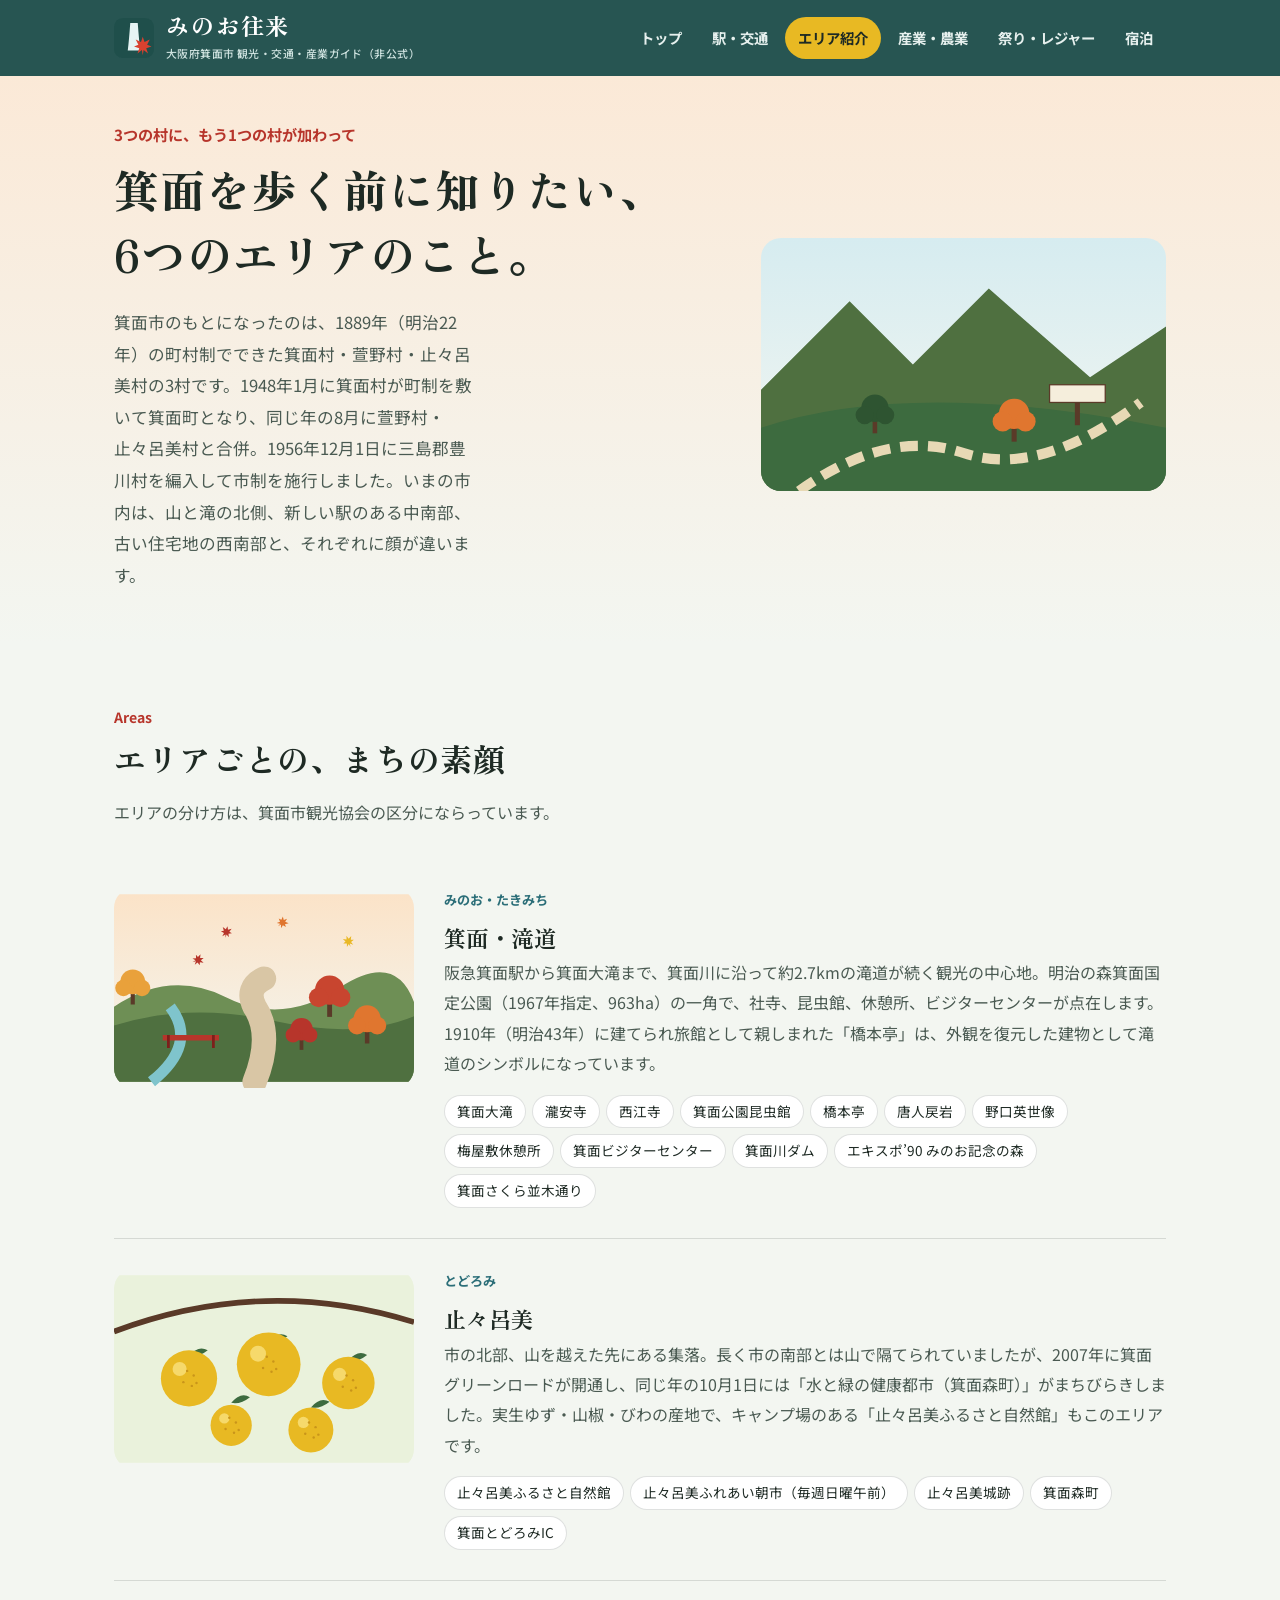
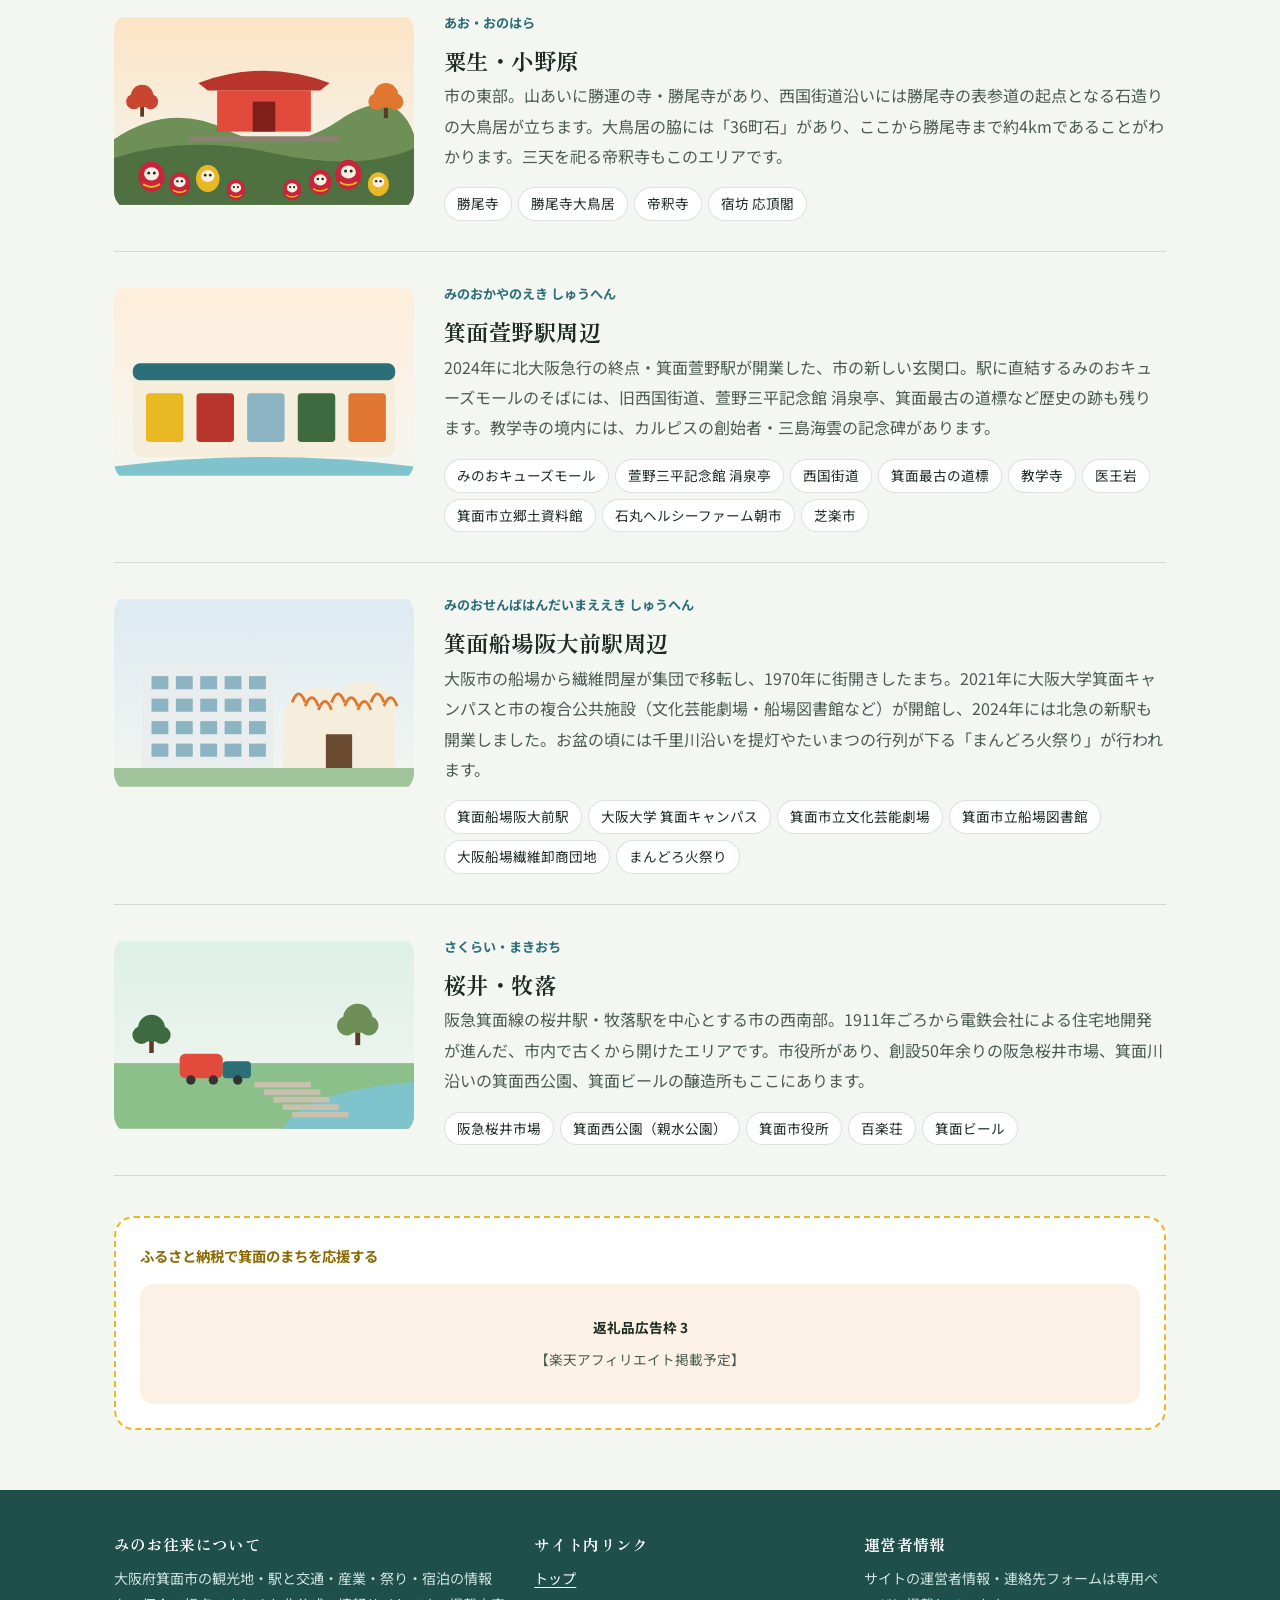
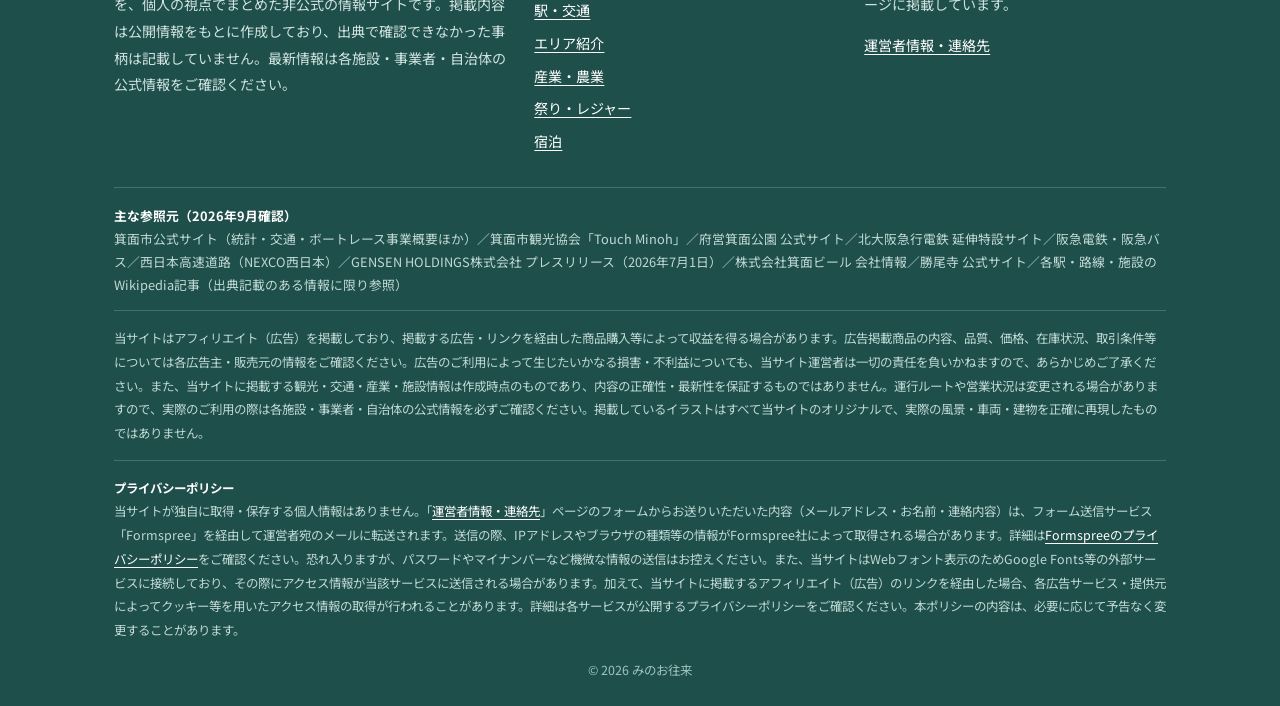
==== areas.html @ 4686343c "Add files via upload" ====
<!DOCTYPE html>
<html lang="ja">
<head>
<meta charset="UTF-8">
<meta name="viewport" content="width=device-width, initial-scale=1.0">
<meta name="robots" content="index, follow">
<link rel="canonical" href="https://leben-k.github.io/minoh/areas.html">
<title>エリア紹介｜みのお往来 - 大阪府箕面市 観光情報サイト</title>
<meta name="description" content="箕面市の6つのエリア（箕面・滝道、止々呂美、粟生・小野原、箕面萱野駅周辺、箕面船場阪大前駅周辺、桜井・牧落）の見どころと成り立ちをご紹介します。">
<link rel="icon" type="image/svg+xml" href="favicon.svg">
<link rel="stylesheet" href="style.css">
</head>
<body>

<header class="site-header">
  <div class="wrap">
    <a class="brand" href="index.html">
      <img src="favicon.svg" alt="" width="40" height="40">
      <span><span class="brand-name">みのお往来</span><span class="brand-sub">大阪府箕面市 観光・交通・産業ガイド（非公式）</span></span>
    </a>
    <nav class="main-nav" aria-label="サイト内メニュー">
      <a href="index.html">トップ</a>
      <a href="kotsu.html">駅・交通</a>
      <a href="areas.html" class="active" aria-current="page">エリア紹介</a>
      <a href="sangyo.html">産業・農業</a>
      <a href="matsuri.html">祭り・レジャー</a>
      <a href="shukuhaku.html">宿泊</a>
    </nav>
  </div>
</header>

<section class="hero slim">
  <div class="wrap">
    <div class="hero-copy">
      <span class="eyebrow">3つの村に、もう1つの村が加わって</span>
      <h1><span class="nb">箕面を歩く前に</span><span class="nb">知りたい、</span><br><span class="nb">6つのエリアのこと。</span></h1>
      <p>箕面市のもとになったのは、1889年（明治22年）の町村制でできた箕面村・萱野村・止々呂美村の3村です。1948年1月に箕面村が町制を敷いて箕面町となり、同じ年の8月に萱野村・止々呂美村と合併。1956年12月1日に三島郡豊川村を編入して市制を施行しました。いまの市内は、山と滝の北側、新しい駅のある中南部、古い住宅地の西南部と、それぞれに顔が違います。</p>
    </div>
    <div class="hero-art"><img src="img/visitor.svg" alt="山並みと遊歩道のイラスト" width="320" height="200"></div>
  </div>
</section>

<section class="section">
  <div class="wrap">
    <div class="section-head">
      <span class="tag">Areas</span>
      <h2>エリアごとの、まちの素顔</h2>
      <p>エリアの分け方は、箕面市観光協会の区分にならっています。</p>
    </div>
    <div class="area-block">
      <img src="img/takimichi.svg" alt="箕面・滝道エリアのイラスト" loading="lazy" width="320" height="200">
      <div>
        <span class="kana">みのお・たきみち</span>
        <h3>箕面・滝道</h3>
        <p>阪急箕面駅から箕面大滝まで、箕面川に沿って約2.7kmの滝道が続く観光の中心地。明治の森箕面国定公園（1967年指定、963ha）の一角で、社寺、昆虫館、休憩所、ビジターセンターが点在します。1910年（明治43年）に建てられ旅館として親しまれた「橋本亭」は、外観を復元した建物として滝道のシンボルになっています。</p>
        <ul class="spots" aria-label="箕面・滝道の主な見どころ"><li>箕面大滝</li><li>瀧安寺</li><li>西江寺</li><li>箕面公園昆虫館</li><li>橋本亭</li><li>唐人戻岩</li><li>野口英世像</li><li>梅屋敷休憩所</li><li>箕面ビジターセンター</li><li>箕面川ダム</li><li>エキスポ’90 みのお記念の森</li><li>箕面さくら並木通り</li></ul>
      </div>
    </div>
    <div class="area-block">
      <img src="img/yuzu.svg" alt="止々呂美エリアのイラスト" loading="lazy" width="320" height="200">
      <div>
        <span class="kana">とどろみ</span>
        <h3>止々呂美</h3>
        <p>市の北部、山を越えた先にある集落。長く市の南部とは山で隔てられていましたが、2007年に箕面グリーンロードが開通し、同じ年の10月1日には「水と緑の健康都市（箕面森町）」がまちびらきしました。実生ゆず・山椒・びわの産地で、キャンプ場のある「止々呂美ふるさと自然館」もこのエリアです。</p>
        <ul class="spots" aria-label="止々呂美の主な見どころ"><li>止々呂美ふるさと自然館</li><li>止々呂美ふれあい朝市（毎週日曜午前）</li><li>止々呂美城跡</li><li>箕面森町</li><li>箕面とどろみIC</li></ul>
      </div>
    </div>
    <div class="area-block">
      <img src="img/katsuoji.svg" alt="粟生・小野原エリアのイラスト" loading="lazy" width="320" height="200">
      <div>
        <span class="kana">あお・おのはら</span>
        <h3>粟生・小野原</h3>
        <p>市の東部。山あいに勝運の寺・勝尾寺があり、西国街道沿いには勝尾寺の表参道の起点となる石造りの大鳥居が立ちます。大鳥居の脇には「36町石」があり、ここから勝尾寺まで約4kmであることがわかります。三天を祀る帝釈寺もこのエリアです。</p>
        <ul class="spots" aria-label="粟生・小野原の主な見どころ"><li>勝尾寺</li><li>勝尾寺大鳥居</li><li>帝釈寺</li><li>宿坊 応頂閣</li></ul>
      </div>
    </div>
    <div class="area-block">
      <img src="img/mall.svg" alt="箕面萱野駅周辺エリアのイラスト" loading="lazy" width="320" height="200">
      <div>
        <span class="kana">みのおかやのえき しゅうへん</span>
        <h3>箕面萱野駅周辺</h3>
        <p>2024年に北大阪急行の終点・箕面萱野駅が開業した、市の新しい玄関口。駅に直結するみのおキューズモールのそばには、旧西国街道、萱野三平記念館 涓泉亭、箕面最古の道標など歴史の跡も残ります。教学寺の境内には、カルピスの創始者・三島海雲の記念碑があります。</p>
        <ul class="spots" aria-label="箕面萱野駅周辺の主な見どころ"><li>みのおキューズモール</li><li>萱野三平記念館 涓泉亭</li><li>西国街道</li><li>箕面最古の道標</li><li>教学寺</li><li>医王岩</li><li>箕面市立郷土資料館</li><li>石丸ヘルシーファーム朝市</li><li>芝楽市</li></ul>
      </div>
    </div>
    <div class="area-block">
      <img src="img/campus.svg" alt="箕面船場阪大前駅周辺エリアのイラスト" loading="lazy" width="320" height="200">
      <div>
        <span class="kana">みのおせんばはんだいまええき しゅうへん</span>
        <h3>箕面船場阪大前駅周辺</h3>
        <p>大阪市の船場から繊維問屋が集団で移転し、1970年に街開きしたまち。2021年に大阪大学箕面キャンパスと市の複合公共施設（文化芸能劇場・船場図書館など）が開館し、2024年には北急の新駅も開業しました。お盆の頃には千里川沿いを提灯やたいまつの行列が下る「まんどろ火祭り」が行われます。</p>
        <ul class="spots" aria-label="箕面船場阪大前駅周辺の主な見どころ"><li>箕面船場阪大前駅</li><li>大阪大学 箕面キャンパス</li><li>箕面市立文化芸能劇場</li><li>箕面市立船場図書館</li><li>大阪船場繊維卸商団地</li><li>まんどろ火祭り</li></ul>
      </div>
    </div>
    <div class="area-block">
      <img src="img/park.svg" alt="桜井・牧落エリアのイラスト" loading="lazy" width="320" height="200">
      <div>
        <span class="kana">さくらい・まきおち</span>
        <h3>桜井・牧落</h3>
        <p>阪急箕面線の桜井駅・牧落駅を中心とする市の西南部。1911年ごろから電鉄会社による住宅地開発が進んだ、市内で古くから開けたエリアです。市役所があり、創設50年余りの阪急桜井市場、箕面川沿いの箕面西公園、箕面ビールの醸造所もここにあります。</p>
        <ul class="spots" aria-label="桜井・牧落の主な見どころ"><li>阪急桜井市場</li><li>箕面西公園（親水公園）</li><li>箕面市役所</li><li>百楽荘</li><li>箕面ビール</li></ul>
      </div>
    </div>
    <!-- ふるさと納税広告枠 -->
    <div class="furusato-block">
      <span class="furusato-label">ふるさと納税で箕面のまちを応援する</span>
      <div class="furusato-grid">
        <!-- ふるさと納税アフィリエイト広告3 ここに挿入 -->
        <div class="furusato-slot"><span class="slot-title">返礼品広告枠 3</span><span>【楽天アフィリエイト掲載予定】</span></div>
      </div>
    </div>
  </div>
</section>

<footer class="site-footer">
  <div class="wrap">
    <div class="footer-grid">
      <div>
        <h4>みのお往来について</h4>
        <p>大阪府箕面市の観光地・駅と交通・産業・祭り・宿泊の情報を、個人の視点でまとめた非公式の情報サイトです。掲載内容は公開情報をもとに作成しており、出典で確認できなかった事柄は記載していません。最新情報は各施設・事業者・自治体の公式情報をご確認ください。</p>
      </div>
      <div>
        <h4>サイト内リンク</h4>
        <ul>
          <li><a href="index.html">トップ</a></li>
          <li><a href="kotsu.html">駅・交通</a></li>
          <li><a href="areas.html">エリア紹介</a></li>
          <li><a href="sangyo.html">産業・農業</a></li>
          <li><a href="matsuri.html">祭り・レジャー</a></li>
          <li><a href="shukuhaku.html">宿泊</a></li>
        </ul>
      </div>
      <div>
        <h4>運営者情報</h4>
        <p>サイトの運営者情報・連絡先フォームは専用ページに掲載しています。</p>
        <ul><li><a href="unei.html">運営者情報・連絡先</a></li></ul>
      </div>
    </div>
    <div class="sources"><strong>主な参照元（2026年9月確認）</strong><br>箕面市公式サイト（統計・交通・ボートレース事業概要ほか）／箕面市観光協会「Touch Minoh」／府営箕面公園 公式サイト／北大阪急行電鉄 延伸特設サイト／阪急電鉄・阪急バス／西日本高速道路（NEXCO西日本）／GENSEN HOLDINGS株式会社 プレスリリース（2026年7月1日）／株式会社箕面ビール 会社情報／勝尾寺 公式サイト／各駅・路線・施設のWikipedia記事（出典記載のある情報に限り参照）</div>
    <div class="disclaimer">
      当サイトはアフィリエイト（広告）を掲載しており、掲載する広告・リンクを経由した商品購入等によって収益を得る場合があります。広告掲載商品の内容、品質、価格、在庫状況、取引条件等については各広告主・販売元の情報をご確認ください。広告のご利用によって生じたいかなる損害・不利益についても、当サイト運営者は一切の責任を負いかねますので、あらかじめご了承ください。また、当サイトに掲載する観光・交通・産業・施設情報は作成時点のものであり、内容の正確性・最新性を保証するものではありません。運行ルートや営業状況は変更される場合がありますので、実際のご利用の際は各施設・事業者・自治体の公式情報を必ずご確認ください。掲載しているイラストはすべて当サイトのオリジナルで、実際の風景・車両・建物を正確に再現したものではありません。
    </div>
    <div class="disclaimer" style="margin-top:14px;">
      <strong style="color:#fff;">プライバシーポリシー</strong><br>
      当サイトが独自に取得・保存する個人情報はありません。「<a href="unei.html">運営者情報・連絡先</a>」ページのフォームからお送りいただいた内容（メールアドレス・お名前・連絡内容）は、フォーム送信サービス「Formspree」を経由して運営者宛のメールに転送されます。送信の際、IPアドレスやブラウザの種類等の情報がFormspree社によって取得される場合があります。詳細は<a href="https://formspree.io/legal/privacy-policy/" target="_blank" rel="noopener noreferrer">Formspreeのプライバシーポリシー</a>をご確認ください。恐れ入りますが、パスワードやマイナンバーなど機微な情報の送信はお控えください。また、当サイトはWebフォント表示のためGoogle Fonts等の外部サービスに接続しており、その際にアクセス情報が当該サービスに送信される場合があります。加えて、当サイトに掲載するアフィリエイト（広告）のリンクを経由した場合、各広告サービス・提供元によってクッキー等を用いたアクセス情報の取得が行われることがあります。詳細は各サービスが公開するプライバシーポリシーをご確認ください。本ポリシーの内容は、必要に応じて予告なく変更することがあります。
    </div>
    <div class="copyright"><span id="copyright-text">© 2026 みのお往来</span></div>
  </div>
</footer>

<script>
(function(){
  var startYear = 2026;
  var currentYear = new Date().getFullYear();
  var yearText = currentYear > startYear ? (startYear + '-' + currentYear) : String(startYear);
  var el = document.getElementById('copyright-text');
  if (el) { el.textContent = '\u00A9 ' + yearText + ' みのお往来'; }
})();
</script>
</body>
</html>
---- style.css ----
@import url('https://fonts.googleapis.com/css2?family=Zen+Old+Mincho:wght@600;700;900&family=Noto+Sans+JP:wght@400;500;700&display=swap');

/* みのお往来 — 色は「紅葉・滝・森・柚子」から */
:root{
  --paper:#F3F6F1;
  --paper-warm:#FBF1E4;
  --paper-mist:#E6F0EE;
  --paper-leaf:#EAF2E2;
  --ink:#1E2A24;
  --ink-sub:#4A5A52;
  --momiji:#B7352B;
  --momiji-deep:#7E1F1B;
  --taki:#1F4F4B;
  --taki-light:#2B6E78;
  --mori:#3D6B3F;
  --yuzu:#E8B923;
  --line:rgba(30,42,36,0.14);
  --radius-l:20px;
  --radius-s:10px;
}

*{box-sizing:border-box;}
html{scroll-behavior:smooth;}
@media (prefers-reduced-motion:reduce){html{scroll-behavior:auto;}}

body{
  margin:0;
  background:var(--paper);
  color:var(--ink);
  font-family:'Noto Sans JP',sans-serif;
  line-height:1.9;
  -webkit-font-smoothing:antialiased;
}
h1,h2,h3,h4{
  font-family:'Zen Old Mincho',serif;
  margin:0 0 .5em;
  line-height:1.45;
  color:var(--ink);
  letter-spacing:.02em;
}
p{margin:0 0 1em;}
a{color:var(--taki-light);text-decoration:underline;text-underline-offset:3px;}
a:hover{color:var(--momiji);}
a:focus-visible,.btn:focus-visible{outline:3px solid var(--yuzu);outline-offset:3px;border-radius:6px;}
img,svg{max-width:100%;display:block;}

.wrap{max-width:1100px;margin:0 auto;padding:0 24px;}

/* ---------- header ---------- */
.site-header{
  position:sticky;top:0;z-index:50;
  background:rgba(31,79,75,.96);
  color:#fff;
}
.site-header .wrap{
  display:flex;align-items:center;justify-content:space-between;
  padding-top:12px;padding-bottom:12px;flex-wrap:wrap;gap:10px;
}
.brand{display:flex;align-items:center;gap:12px;color:#fff;text-decoration:none;}
.brand:hover{color:#fff;}
.brand img{width:40px;height:40px;}
.brand-name{font-family:'Zen Old Mincho',serif;font-weight:900;font-size:1.45rem;letter-spacing:.08em;line-height:1.2;}
.brand-sub{display:block;font-family:'Noto Sans JP',sans-serif;font-weight:500;font-size:.68rem;letter-spacing:.04em;color:#CFE3E0;}
.main-nav{display:flex;gap:4px;flex-wrap:wrap;}
.main-nav a{
  display:inline-block;padding:7px 13px;border-radius:999px;
  font-weight:700;font-size:.9rem;color:#E6F0EE;text-decoration:none;
}
.main-nav a:hover{background:rgba(255,255,255,.12);color:#fff;}
.main-nav a.active{background:var(--yuzu);color:var(--ink);}

/* ---------- hero ---------- */
.hero{padding:56px 0 48px;background:linear-gradient(180deg,#FBE9D7 0%,var(--paper) 100%);}
.hero .wrap{display:grid;grid-template-columns:1fr 1.05fr;gap:40px;align-items:center;}
.hero-copy .eyebrow{display:block;color:var(--momiji);font-weight:700;font-size:.95rem;margin-bottom:8px;}
.hero-copy h1{font-size:clamp(1.65rem,4vw,2.8rem);font-weight:900;margin-bottom:.45em;text-wrap:balance;}
.nb{white-space:nowrap;}
.hero-copy p{color:var(--ink-sub);font-size:1.04rem;max-width:40ch;}
.hero-art img{width:100%;height:auto;border-radius:28px;}
.hero.slim{padding:44px 0 36px;}
.hero.slim .wrap{grid-template-columns:1.2fr .8fr;}
.hero.slim .hero-art img{border-radius:var(--radius-l);}

.btn{
  display:inline-block;padding:12px 26px;border-radius:999px;
  background:var(--momiji);color:#fff;font-weight:700;font-size:.96rem;
  margin:8px 8px 0 0;text-decoration:none;border:2px solid var(--momiji);
}
.btn:hover{background:var(--momiji-deep);border-color:var(--momiji-deep);color:#fff;}
.btn-outline{background:transparent;color:var(--momiji-deep);}
.btn-outline:hover{background:var(--momiji);color:#fff;}

/* ---------- facts strip ---------- */
.facts{background:var(--taki);color:#fff;}
.facts .wrap{display:grid;grid-template-columns:repeat(auto-fit,minmax(170px,1fr));gap:0;}
.fact{padding:22px 18px;border-left:1px solid rgba(255,255,255,.18);}
.fact:first-child{border-left:none;}
.fact dt{font-size:.8rem;color:#BFD8D4;}
.fact dd{margin:2px 0 0;font-family:'Zen Old Mincho',serif;font-weight:700;font-size:1.3rem;line-height:1.4;}
.fact dd small{font-family:'Noto Sans JP',sans-serif;font-size:.72rem;font-weight:400;color:#BFD8D4;display:block;}

/* ---------- sections ---------- */
.section{padding:60px 0;}
.section.bg-warm{background:var(--paper-warm);}
.section.bg-mist{background:var(--paper-mist);}
.section.bg-leaf{background:var(--paper-leaf);}
.section-head{max-width:680px;margin:0 0 30px;}
.section-head .tag{display:block;color:var(--momiji);font-weight:700;font-size:.88rem;margin-bottom:4px;}
.section-head h2{font-size:clamp(1.35rem,3vw,2rem);font-weight:900;text-wrap:balance;}
.section-head p{color:var(--ink-sub);margin-bottom:0;}

/* ---------- picture cards ---------- */
.grid{display:grid;grid-template-columns:repeat(auto-fill,minmax(250px,1fr));gap:24px;}
.pcard{background:#fff;border-radius:var(--radius-l);overflow:hidden;border:1px solid var(--line);display:flex;flex-direction:column;}
.pcard img{width:100%;aspect-ratio:16/10;object-fit:cover;}
.pcard .body{padding:18px 20px 20px;display:flex;flex-direction:column;gap:6px;}
.pcard .place{font-size:.78rem;font-weight:700;color:var(--taki-light);}
.pcard h3{font-size:1.12rem;margin:0;}
.pcard p{color:var(--ink-sub);font-size:.92rem;margin:0;}
.pcard .note{font-size:.8rem;color:var(--momiji-deep);background:#FBEDEA;border-radius:6px;padding:4px 10px;margin-top:4px;}

/* ---------- station cards ---------- */
.station{
  display:grid;grid-template-columns:260px 1fr;gap:28px;
  background:#fff;border:1px solid var(--line);border-radius:var(--radius-l);
  padding:24px;margin-bottom:24px;
}
.station img{border-radius:14px;width:100%;}
.station .line-badge{display:inline-block;font-size:.8rem;font-weight:700;padding:3px 12px;border-radius:999px;color:#fff;margin-right:6px;}
.badge-hankyu{background:#6B1F2A;}
.badge-kitakyu{background:#C8243B;}
.badge-mono{background:var(--taki-light);}
.badge-jr{background:#2E6FB5;}
.station h3{font-size:1.5rem;margin:8px 0 2px;}
.station .yomi{font-size:.85rem;color:var(--ink-sub);margin-bottom:12px;}
.spec{width:100%;border-collapse:collapse;font-size:.9rem;margin-bottom:12px;}
.spec th{width:8.5em;text-align:left;font-weight:500;color:var(--ink-sub);padding:7px 10px 7px 0;border-bottom:1px solid var(--line);vertical-align:top;}
.spec td{padding:7px 0;border-bottom:1px solid var(--line);}
.station p{font-size:.93rem;color:var(--ink-sub);}
.around{display:flex;flex-wrap:wrap;gap:6px;margin:6px 0 0;padding:0;list-style:none;}
.around li{font-size:.82rem;background:var(--paper-mist);border-radius:999px;padding:3px 12px;}

/* ---------- route map ---------- */
.routemap{background:#fff;border:1px solid var(--line);border-radius:var(--radius-l);padding:18px;overflow-x:auto;}
.routemap svg{min-width:720px;width:100%;height:auto;}
.map-note{font-size:.82rem;color:var(--ink-sub);margin-top:10px;}

/* ---------- info list ---------- */
.info-list{display:grid;grid-template-columns:repeat(auto-fit,minmax(300px,1fr));gap:20px;}
.info{background:#fff;border-radius:var(--radius-s);border-left:6px solid var(--taki-light);padding:18px 20px;}
.info.red{border-left-color:var(--momiji);}
.info.yuzu{border-left-color:var(--yuzu);}
.info.mori{border-left-color:var(--mori);}
.info h3{font-size:1.08rem;margin-bottom:6px;}
.info p,.info li{font-size:.92rem;color:var(--ink-sub);}
.info ul{margin:0;padding-left:1.2em;}
.info p:last-child{margin-bottom:0;}

/* ---------- area blocks ---------- */
.area-block{display:grid;grid-template-columns:300px 1fr;gap:30px;padding:30px 0;border-bottom:1px solid var(--line);}
.area-block:last-child{border-bottom:none;}
.area-block img{border-radius:var(--radius-l);width:100%;}
.area-block h3{font-size:1.4rem;margin-bottom:4px;}
.area-block .kana{display:block;font-size:.82rem;color:var(--taki-light);font-weight:700;margin-bottom:8px;}
.area-block p{color:var(--ink-sub);}
.spots{display:flex;flex-wrap:wrap;gap:6px;list-style:none;padding:0;margin:0;}
.spots li{font-size:.85rem;background:#fff;border:1px solid var(--line);border-radius:999px;padding:3px 12px;}

/* ---------- timeline ---------- */
.timeline{position:relative;padding-left:28px;border-left:3px solid var(--momiji);}
.t-item{position:relative;padding-bottom:32px;display:grid;grid-template-columns:minmax(0,60ch) 220px;justify-content:space-between;gap:32px;align-items:start;}
.t-item:last-child{padding-bottom:0;}
.t-item::before{content:"";position:absolute;left:-37px;top:6px;width:14px;height:14px;border-radius:50%;background:var(--momiji);border:3px solid var(--paper-warm);}
.t-item .season{font-weight:700;color:var(--momiji);font-size:.9rem;}
.t-item h3{margin:2px 0 4px;}
.t-item .meta{font-size:.82rem;color:var(--ink-sub);margin-bottom:6px;}
.t-item p{color:var(--ink-sub);font-size:.93rem;}
.t-item img{border-radius:14px;}

/* ---------- lodging ---------- */
.lodging{display:grid;grid-template-columns:220px 1fr;gap:24px;padding:22px 0;border-bottom:1px solid var(--line);}
.lodging:last-child{border-bottom:none;}
.lodging img{border-radius:14px;}
.lodging h3{font-size:1.15rem;margin-bottom:4px;}
.lodging p{color:var(--ink-sub);font-size:.93rem;margin-bottom:6px;max-width:68ch;}
.status{display:inline-block;font-size:.78rem;font-weight:700;padding:2px 10px;border-radius:6px;background:#FFF3CF;color:#6E5200;}

/* ---------- page links ---------- */
.pagelinks{display:grid;grid-template-columns:repeat(auto-fit,minmax(200px,1fr));gap:16px;}
.pagelinks a{display:block;background:#fff;border:1px solid var(--line);border-radius:var(--radius-l);overflow:hidden;text-decoration:none;color:var(--ink);}
.pagelinks a:hover{border-color:var(--momiji);}
.pagelinks img{aspect-ratio:16/9;object-fit:cover;width:100%;}
.pagelinks span{display:block;padding:12px 16px;font-family:'Zen Old Mincho',serif;font-weight:700;font-size:1.05rem;}
.pagelinks small{display:block;font-family:'Noto Sans JP',sans-serif;font-weight:400;font-size:.8rem;color:var(--ink-sub);}

/* ---------- 楽天・ふるさと納税 広告枠 ---------- */
.furusato-block{margin-top:40px;padding:24px;background:#fff;border:2px dashed var(--yuzu);border-radius:var(--radius-l);}
.furusato-label{display:block;font-weight:700;color:#8A6A00;font-size:.9rem;margin-bottom:14px;}
.furusato-grid{display:grid;grid-template-columns:repeat(auto-fit,minmax(200px,1fr));gap:16px;}
.furusato-slot{background:var(--paper-warm);border-radius:14px;padding:16px;text-align:center;font-size:.85rem;color:var(--ink-sub);min-height:120px;display:flex;flex-direction:column;justify-content:center;align-items:center;gap:6px;}
.furusato-slot .slot-title{font-weight:700;color:var(--ink);}
.ad-row{display:flex;gap:16px;flex-wrap:wrap;}
.ad-slot{flex:1 1 300px;min-height:110px;border:1px dashed var(--line);border-radius:14px;background:#fff;display:flex;flex-direction:column;align-items:center;justify-content:center;gap:4px;padding:16px;}
.ad-slot .ad-label{font-size:.72rem;color:var(--ink-sub);}
.ad-slot .ad-note{font-size:.8rem;color:var(--ink-sub);}

/* ---------- footer ---------- */
.site-footer{background:var(--taki);color:#E6F0EE;padding:44px 0 24px;}
.site-footer a{color:#fff;}
.footer-grid{display:grid;grid-template-columns:1.3fr 1fr 1fr;gap:28px;margin-bottom:26px;}
.footer-grid h4{color:#fff;font-size:.98rem;margin-bottom:8px;}
.footer-grid p,.footer-grid li{color:#CFE3E0;font-size:.88rem;}
.footer-grid ul{list-style:none;padding:0;margin:0;}
.footer-grid li{margin-bottom:6px;}
.sources{font-size:.8rem;color:#BFD8D4;line-height:1.8;border-top:1px solid rgba(255,255,255,.18);padding-top:16px;margin-bottom:14px;}
.sources strong{color:#fff;}
.disclaimer{border-top:1px solid rgba(255,255,255,.18);padding-top:16px;font-size:.78rem;color:#BFD8D4;line-height:1.9;}
.copyright{margin-top:16px;font-size:.78rem;color:#9FC3BE;text-align:center;}

@media (max-width:820px){
  .hero .wrap,.hero.slim .wrap{grid-template-columns:1fr;}
  .hero-art{order:-1;}
  .station{grid-template-columns:1fr;}
  .station img{max-width:420px;}
  .area-block{grid-template-columns:1fr;}
  .area-block img{max-width:420px;}
  .t-item{grid-template-columns:1fr;}
  .t-item img{max-width:320px;}
  .lodging{grid-template-columns:1fr;}
  .lodging img{max-width:320px;}
  .footer-grid{grid-template-columns:1fr;}
  .fact{border-left:none;border-top:1px solid rgba(255,255,255,.18);}
}

/* ---------- 運営者情報ページ ---------- */
.op-card{max-width:640px;margin:0 auto;background:var(--taki);color:#E6F0EE;border-radius:var(--radius-l);padding:32px 28px;}
.op-card h1{color:#fff;font-size:1.4rem;margin-bottom:16px;}
.op-card a{color:#fff;}
.op-table{width:100%;border-collapse:collapse;font-size:.9rem;margin-bottom:24px;}
.op-table th{text-align:left;color:#BFD8D4;font-weight:500;padding:7px 12px 7px 0;white-space:nowrap;vertical-align:top;border-bottom:1px solid rgba(255,255,255,.15);}
.op-table td{padding:7px 0;color:#fff;border-bottom:1px solid rgba(255,255,255,.15);}
.contact h2{color:#fff;font-size:1.05rem;margin-bottom:10px;}
.contact label{display:block;font-size:.85rem;color:#CFE3E0;margin-bottom:12px;}
.contact input,.contact textarea{display:block;width:100%;margin-top:4px;padding:9px 11px;border-radius:8px;border:1px solid rgba(255,255,255,.3);background:rgba(255,255,255,.08);color:#fff;font-family:inherit;font-size:.9rem;}
.contact input:focus-visible,.contact textarea:focus-visible,.contact button:focus-visible{outline:3px solid var(--yuzu);outline-offset:2px;}
.contact textarea{min-height:110px;resize:vertical;}
.contact button{padding:10px 28px;border-radius:999px;border:none;background:var(--yuzu);color:var(--ink);font-weight:700;font-size:.9rem;cursor:pointer;}
.contact button:hover{background:#F2CC4B;}
.fs-note{display:block;margin-top:12px;font-size:.75rem;line-height:1.7;color:#BFD8D4;}

.bus-notice{margin-top:12px;background:#FFF3CF;border-left:5px solid var(--yuzu);border-radius:8px;padding:12px 16px;font-size:.9rem;color:var(--ink);}
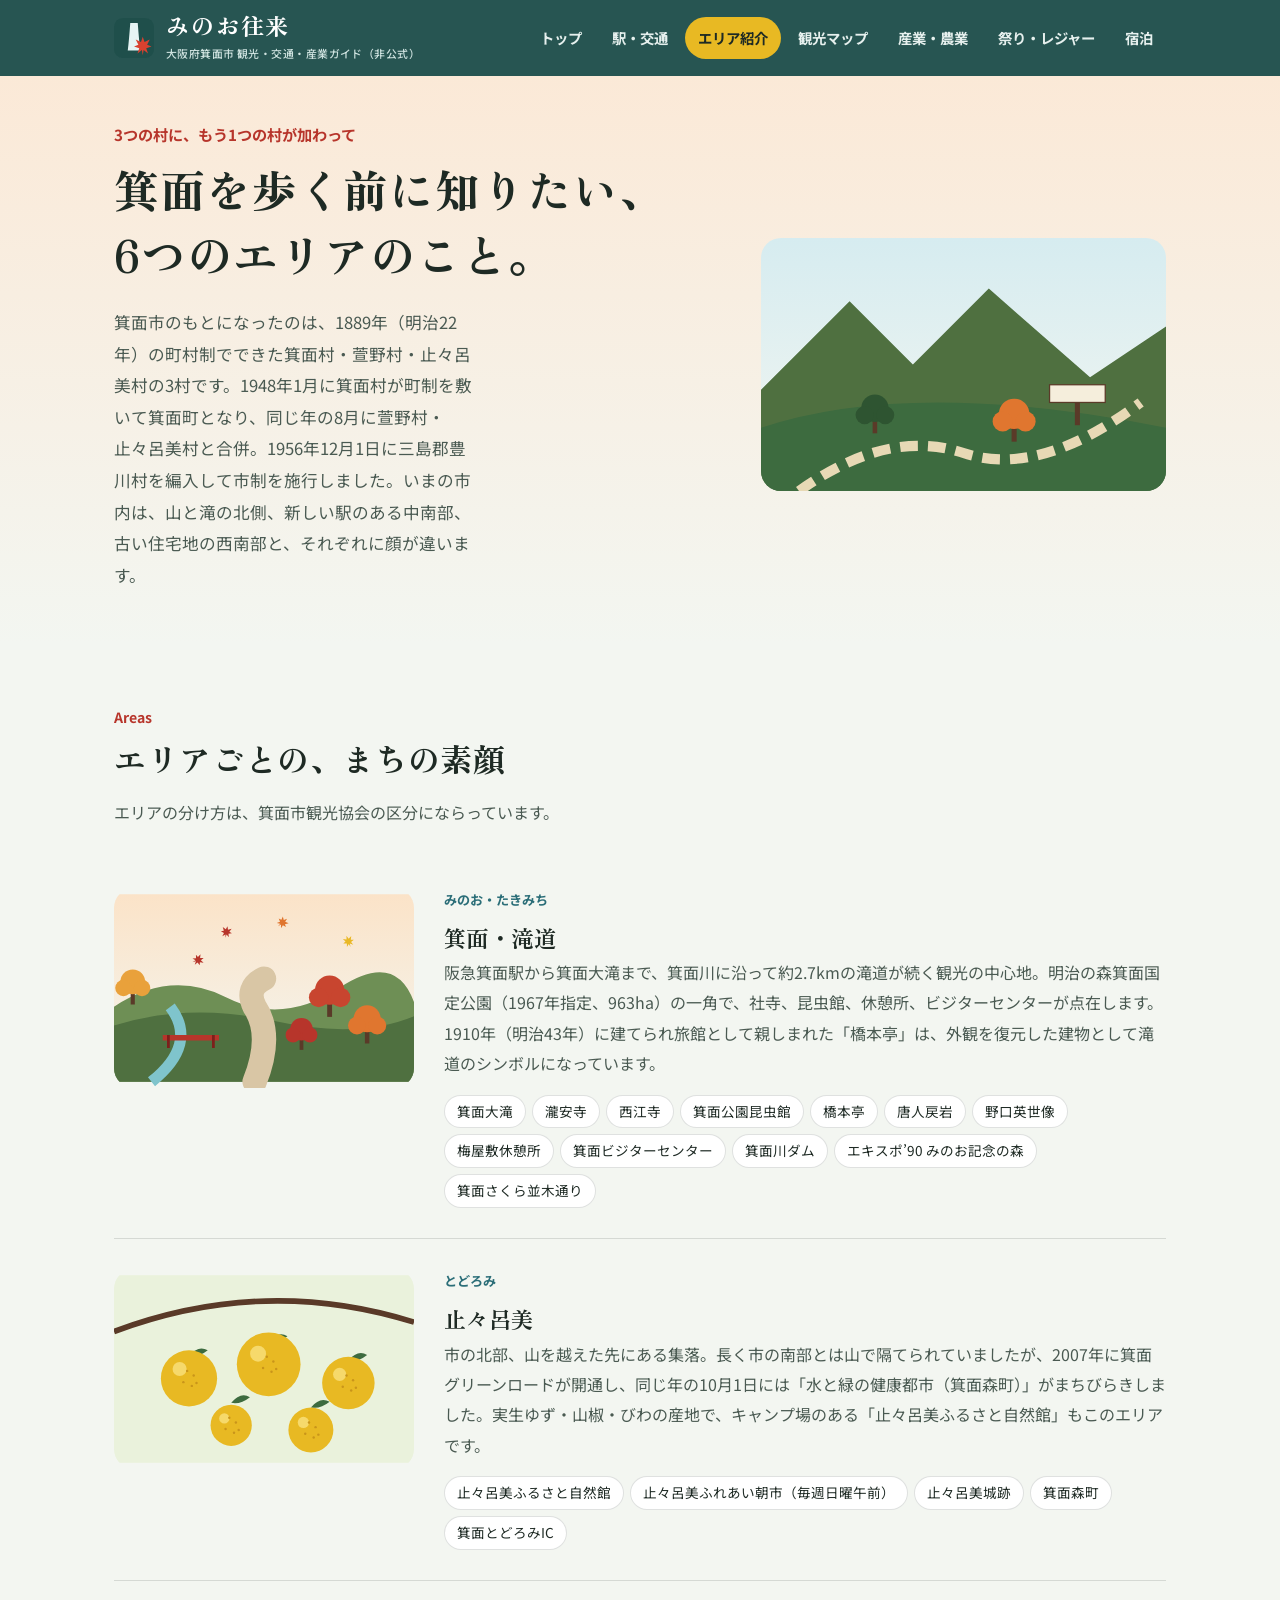
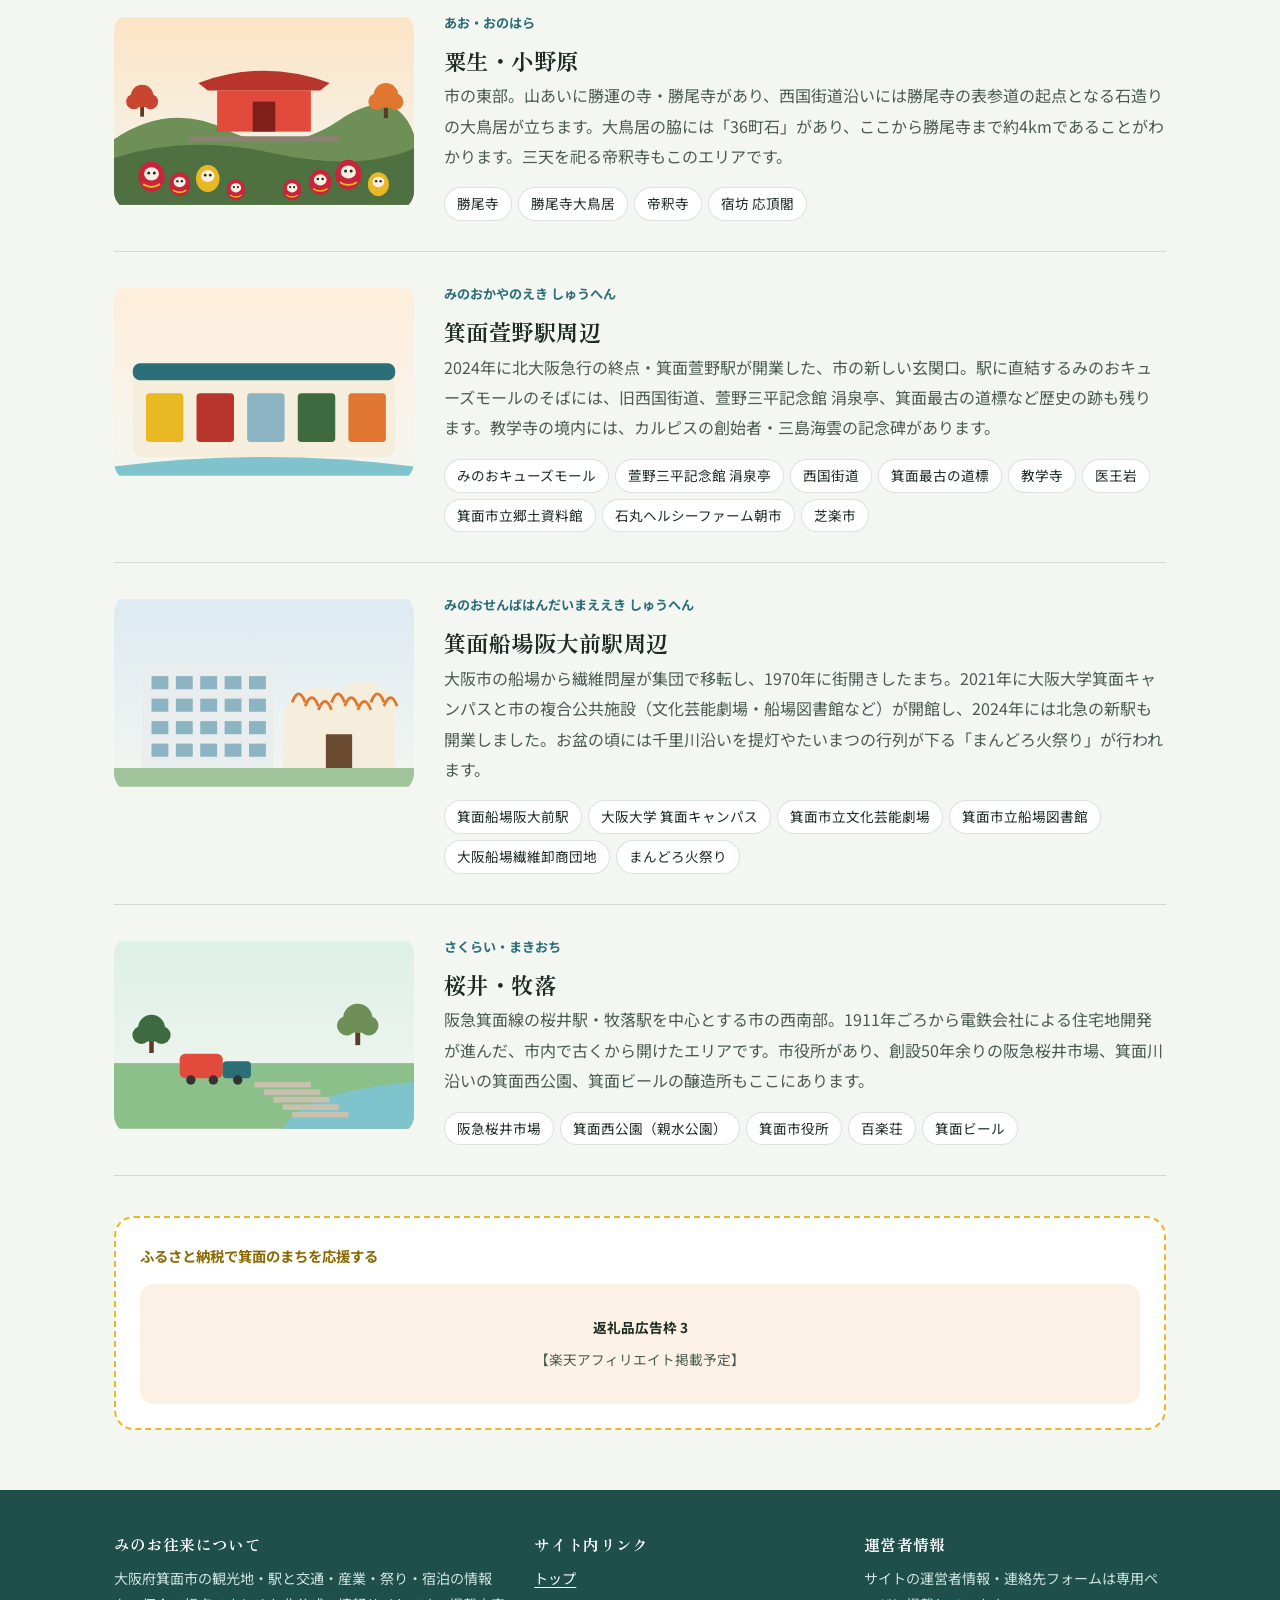
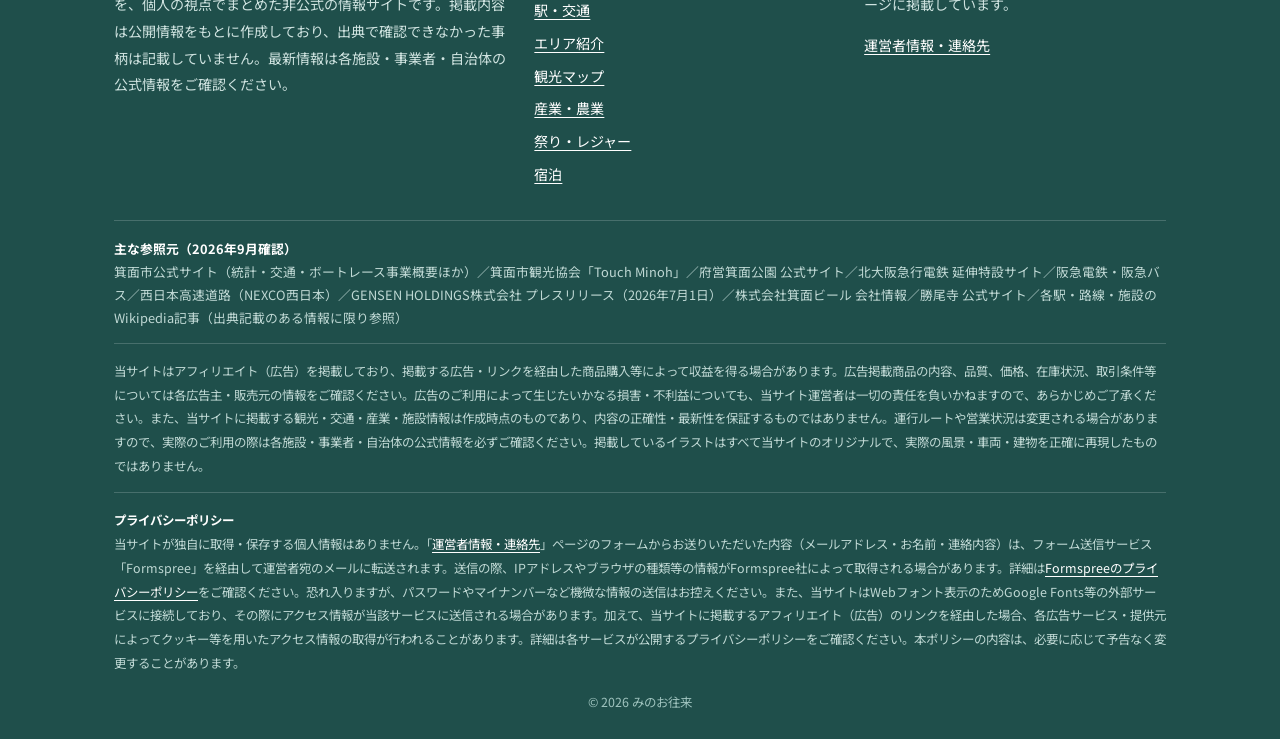
==== commit fa232ea3: "Add files via upload" ====
--- a/areas.html
+++ b/areas.html
@@ -22,6 +22,7 @@
       <a href="index.html">トップ</a>
       <a href="kotsu.html">駅・交通</a>
       <a href="areas.html" class="active" aria-current="page">エリア紹介</a>
+      <a href="chizu.html">観光マップ</a>
       <a href="sangyo.html">産業・農業</a>
       <a href="matsuri.html">祭り・レジャー</a>
       <a href="shukuhaku.html">宿泊</a>
@@ -125,6 +126,7 @@
           <li><a href="index.html">トップ</a></li>
           <li><a href="kotsu.html">駅・交通</a></li>
           <li><a href="areas.html">エリア紹介</a></li>
+          <li><a href="chizu.html">観光マップ</a></li>
           <li><a href="sangyo.html">産業・農業</a></li>
           <li><a href="matsuri.html">祭り・レジャー</a></li>
           <li><a href="shukuhaku.html">宿泊</a></li>
--- a/style.css
+++ b/style.css
@@ -249,3 +249,24 @@
 .fs-note{display:block;margin-top:12px;font-size:.75rem;line-height:1.7;color:#BFD8D4;}
 
 .bus-notice{margin-top:12px;background:#FFF3CF;border-left:5px solid var(--yuzu);border-radius:8px;padding:12px 16px;font-size:.9rem;color:var(--ink);}
+
+/* ---------- 観光マップ ---------- */
+.lmap{height:520px;border-radius:var(--radius-l);border:1px solid var(--line);overflow:hidden;background:#E6F0EE;z-index:0;}
+@media (max-width:820px){.lmap{height:420px;}}
+.pin{display:block;width:100%;height:100%;border-radius:50%;background:#fff;border:4px solid var(--c);box-shadow:0 1px 3px rgba(0,0,0,.35);}
+.pin-spot{background:var(--c);border-color:#fff;}
+.leaflet-tooltip.pin-label{background:rgba(255,255,255,.92);border:none;box-shadow:none;font-weight:700;font-size:12px;color:#1E2A24;padding:1px 6px;}
+.leaflet-tooltip.pin-label::before{display:none;}
+.leaflet-tooltip.pin-label-spot{color:#7E1F1B;font-size:13px;}
+.map-legend{display:flex;flex-wrap:wrap;gap:16px;margin-top:12px;font-size:.85rem;color:var(--ink-sub);}
+.map-legend i{display:inline-block;width:12px;height:12px;border-radius:50%;margin-right:6px;vertical-align:-1px;}
+.sp-grid{display:grid;grid-template-columns:repeat(auto-fit,minmax(320px,1fr));gap:20px;}
+.sp-area{background:#fff;border:1px solid var(--line);border-top:6px solid var(--ac);border-radius:var(--radius-s);padding:18px 20px;}
+.sp-area h3{font-size:1.1rem;margin-bottom:8px;}
+.sp-list{list-style:none;margin:0;padding:0;}
+.sp-list li{display:grid;grid-template-columns:1fr auto;gap:2px 12px;padding:10px 0;border-bottom:1px solid var(--line);}
+.sp-list li:last-child{border-bottom:none;}
+.sp-name{font-weight:700;font-size:.95rem;}
+.sp-info{grid-column:1;font-size:.83rem;color:var(--ink-sub);line-height:1.6;}
+.sp-link{grid-column:2;grid-row:1 / span 2;align-self:center;font-size:.8rem;font-weight:700;white-space:nowrap;background:var(--paper-mist);border-radius:999px;padding:5px 12px;text-decoration:none;color:var(--taki);}
+.sp-link:hover{background:var(--taki);color:#fff;}
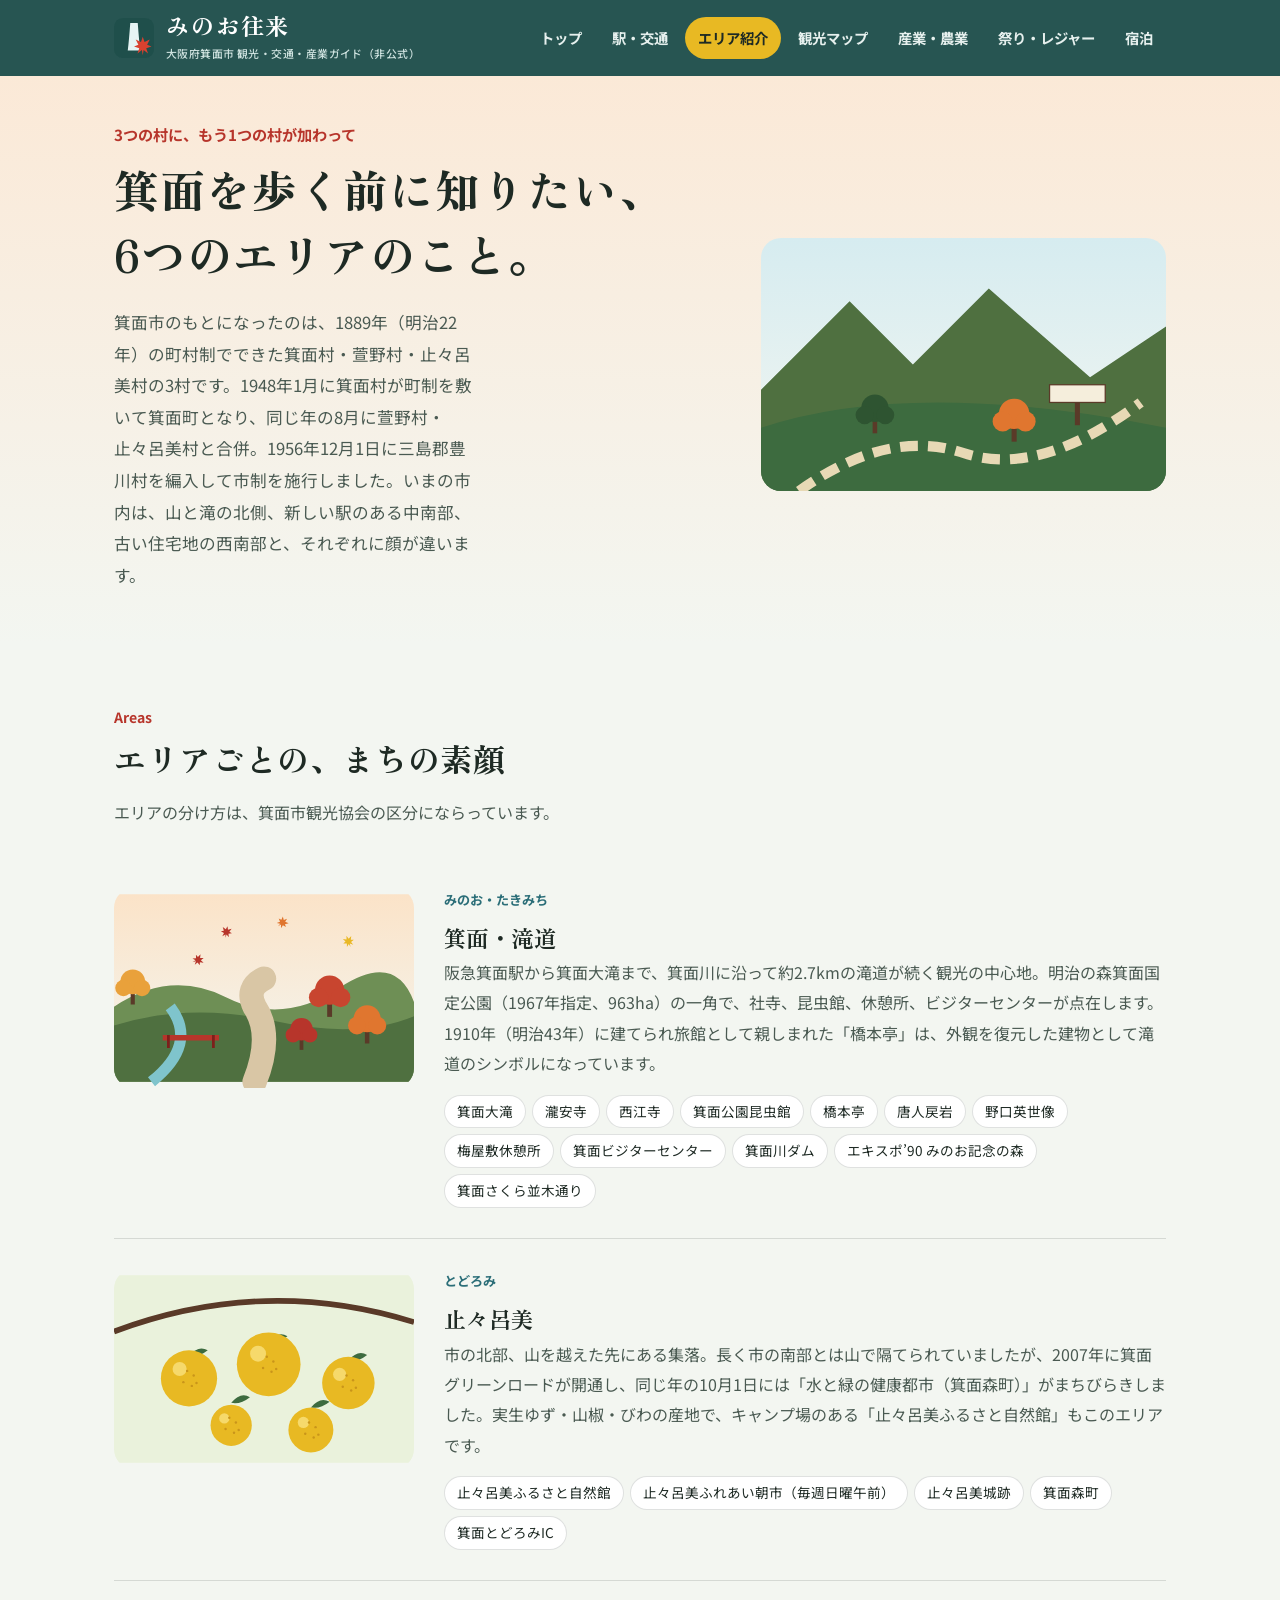
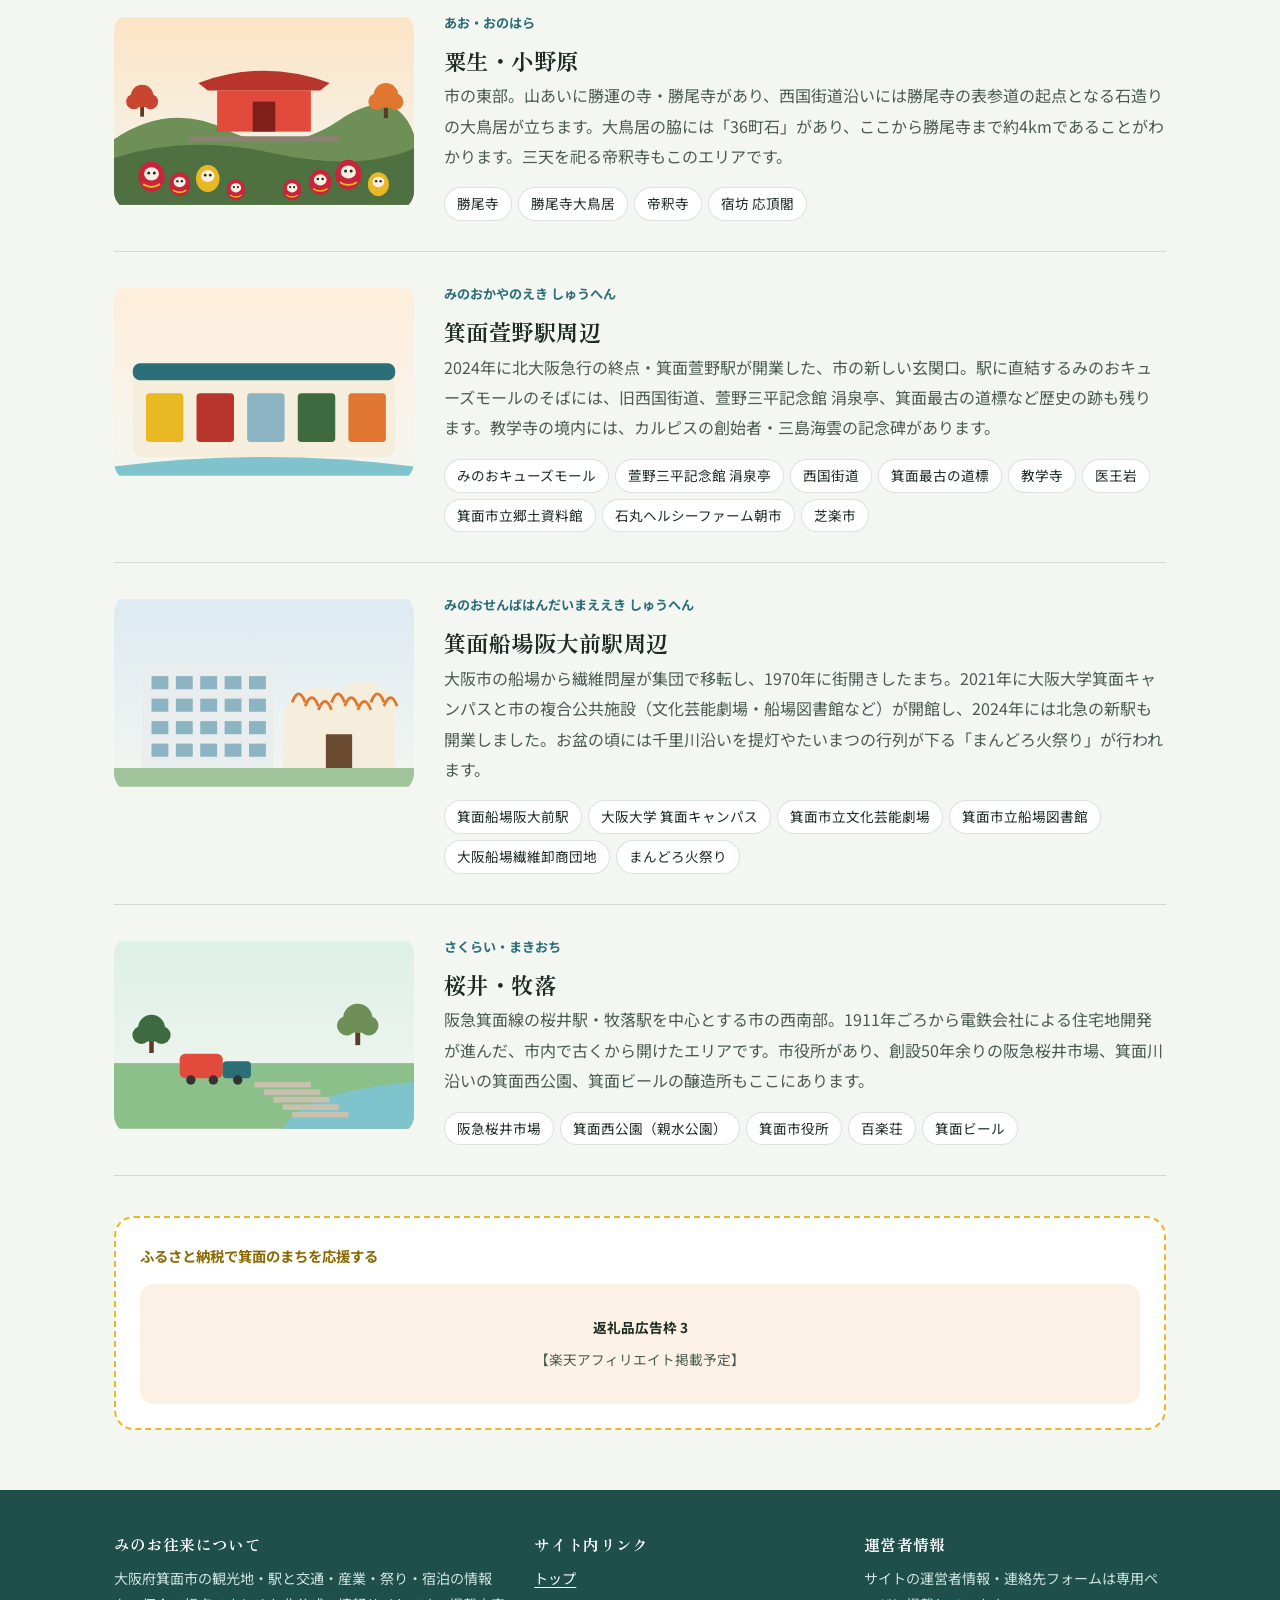
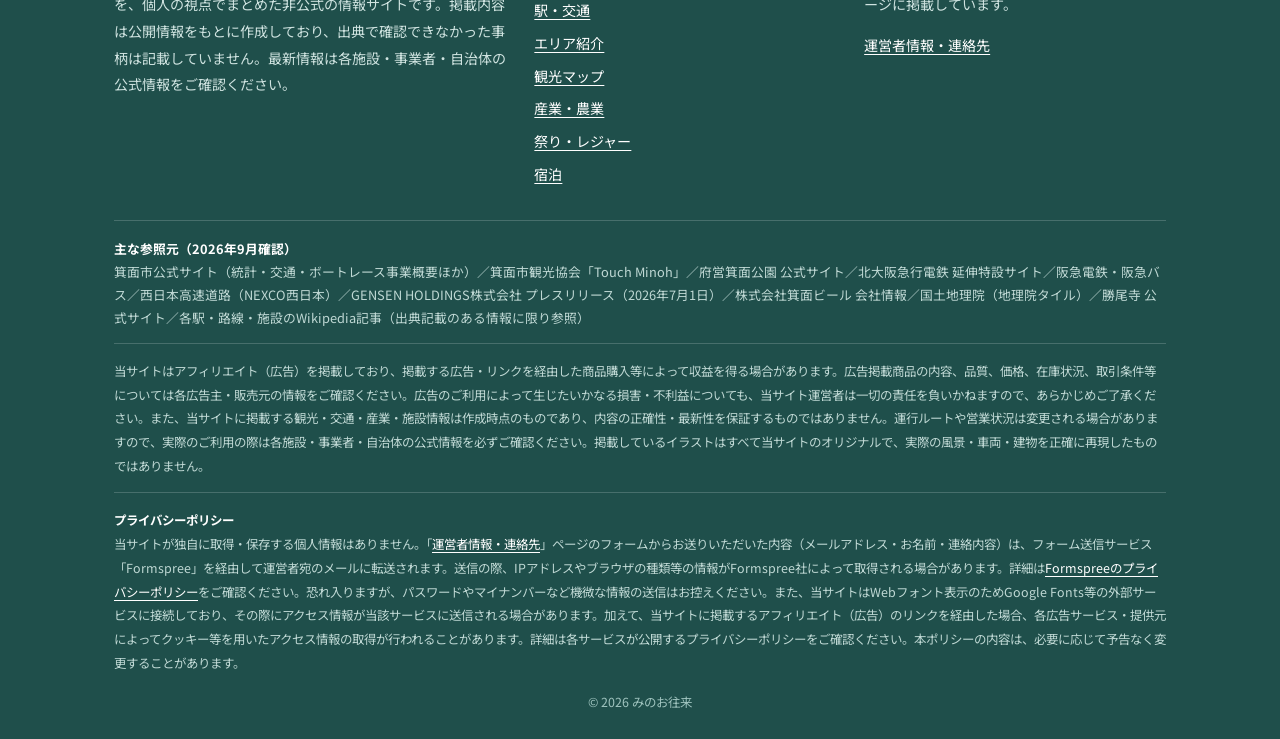
==== commit 1a77ca1f: "Add files via upload" ====
--- a/areas.html
+++ b/areas.html
@@ -138,7 +138,7 @@
         <ul><li><a href="unei.html">運営者情報・連絡先</a></li></ul>
       </div>
     </div>
-    <div class="sources"><strong>主な参照元（2026年9月確認）</strong><br>箕面市公式サイト（統計・交通・ボートレース事業概要ほか）／箕面市観光協会「Touch Minoh」／府営箕面公園 公式サイト／北大阪急行電鉄 延伸特設サイト／阪急電鉄・阪急バス／西日本高速道路（NEXCO西日本）／GENSEN HOLDINGS株式会社 プレスリリース（2026年7月1日）／株式会社箕面ビール 会社情報／勝尾寺 公式サイト／各駅・路線・施設のWikipedia記事（出典記載のある情報に限り参照）</div>
+    <div class="sources"><strong>主な参照元（2026年9月確認）</strong><br>箕面市公式サイト（統計・交通・ボートレース事業概要ほか）／箕面市観光協会「Touch Minoh」／府営箕面公園 公式サイト／北大阪急行電鉄 延伸特設サイト／阪急電鉄・阪急バス／西日本高速道路（NEXCO西日本）／GENSEN HOLDINGS株式会社 プレスリリース（2026年7月1日）／株式会社箕面ビール 会社情報／国土地理院（地理院タイル）／勝尾寺 公式サイト／各駅・路線・施設のWikipedia記事（出典記載のある情報に限り参照）</div>
     <div class="disclaimer">
       当サイトはアフィリエイト（広告）を掲載しており、掲載する広告・リンクを経由した商品購入等によって収益を得る場合があります。広告掲載商品の内容、品質、価格、在庫状況、取引条件等については各広告主・販売元の情報をご確認ください。広告のご利用によって生じたいかなる損害・不利益についても、当サイト運営者は一切の責任を負いかねますので、あらかじめご了承ください。また、当サイトに掲載する観光・交通・産業・施設情報は作成時点のものであり、内容の正確性・最新性を保証するものではありません。運行ルートや営業状況は変更される場合がありますので、実際のご利用の際は各施設・事業者・自治体の公式情報を必ずご確認ください。掲載しているイラストはすべて当サイトのオリジナルで、実際の風景・車両・建物を正確に再現したものではありません。
     </div>
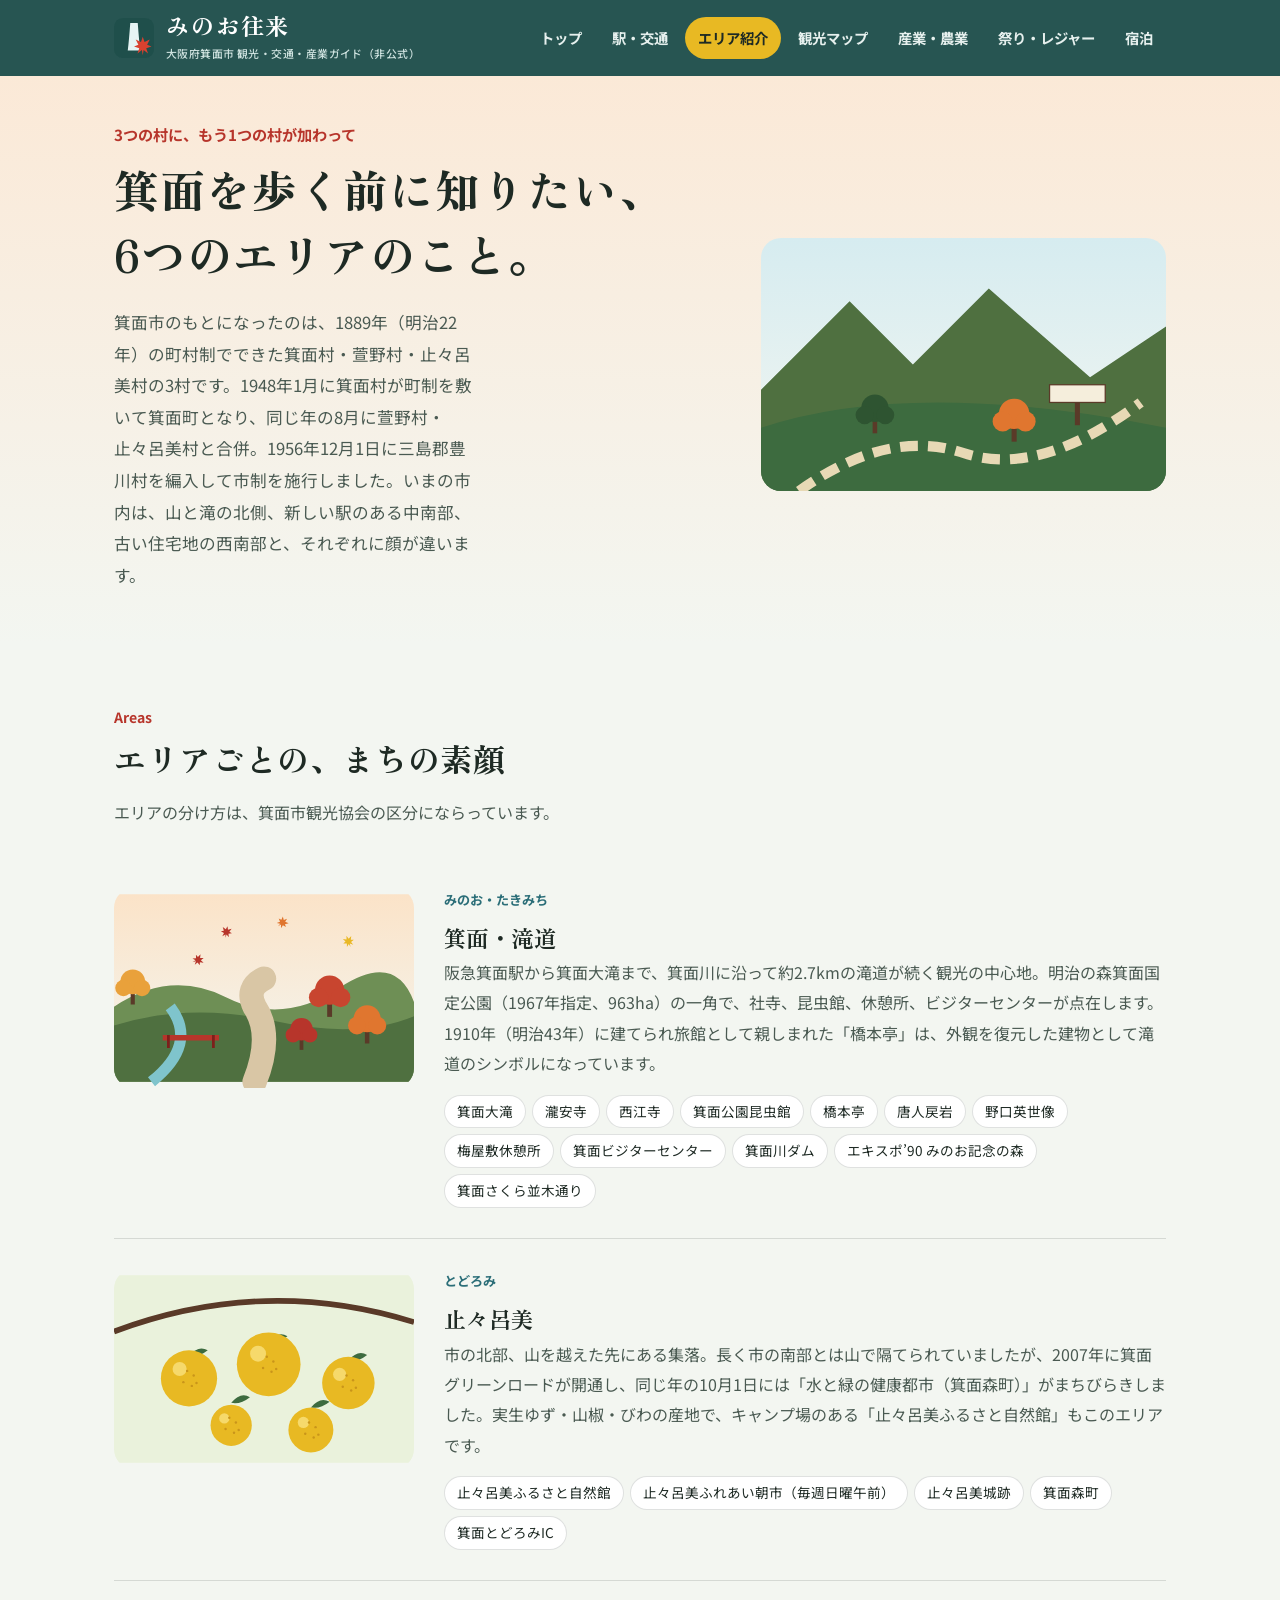
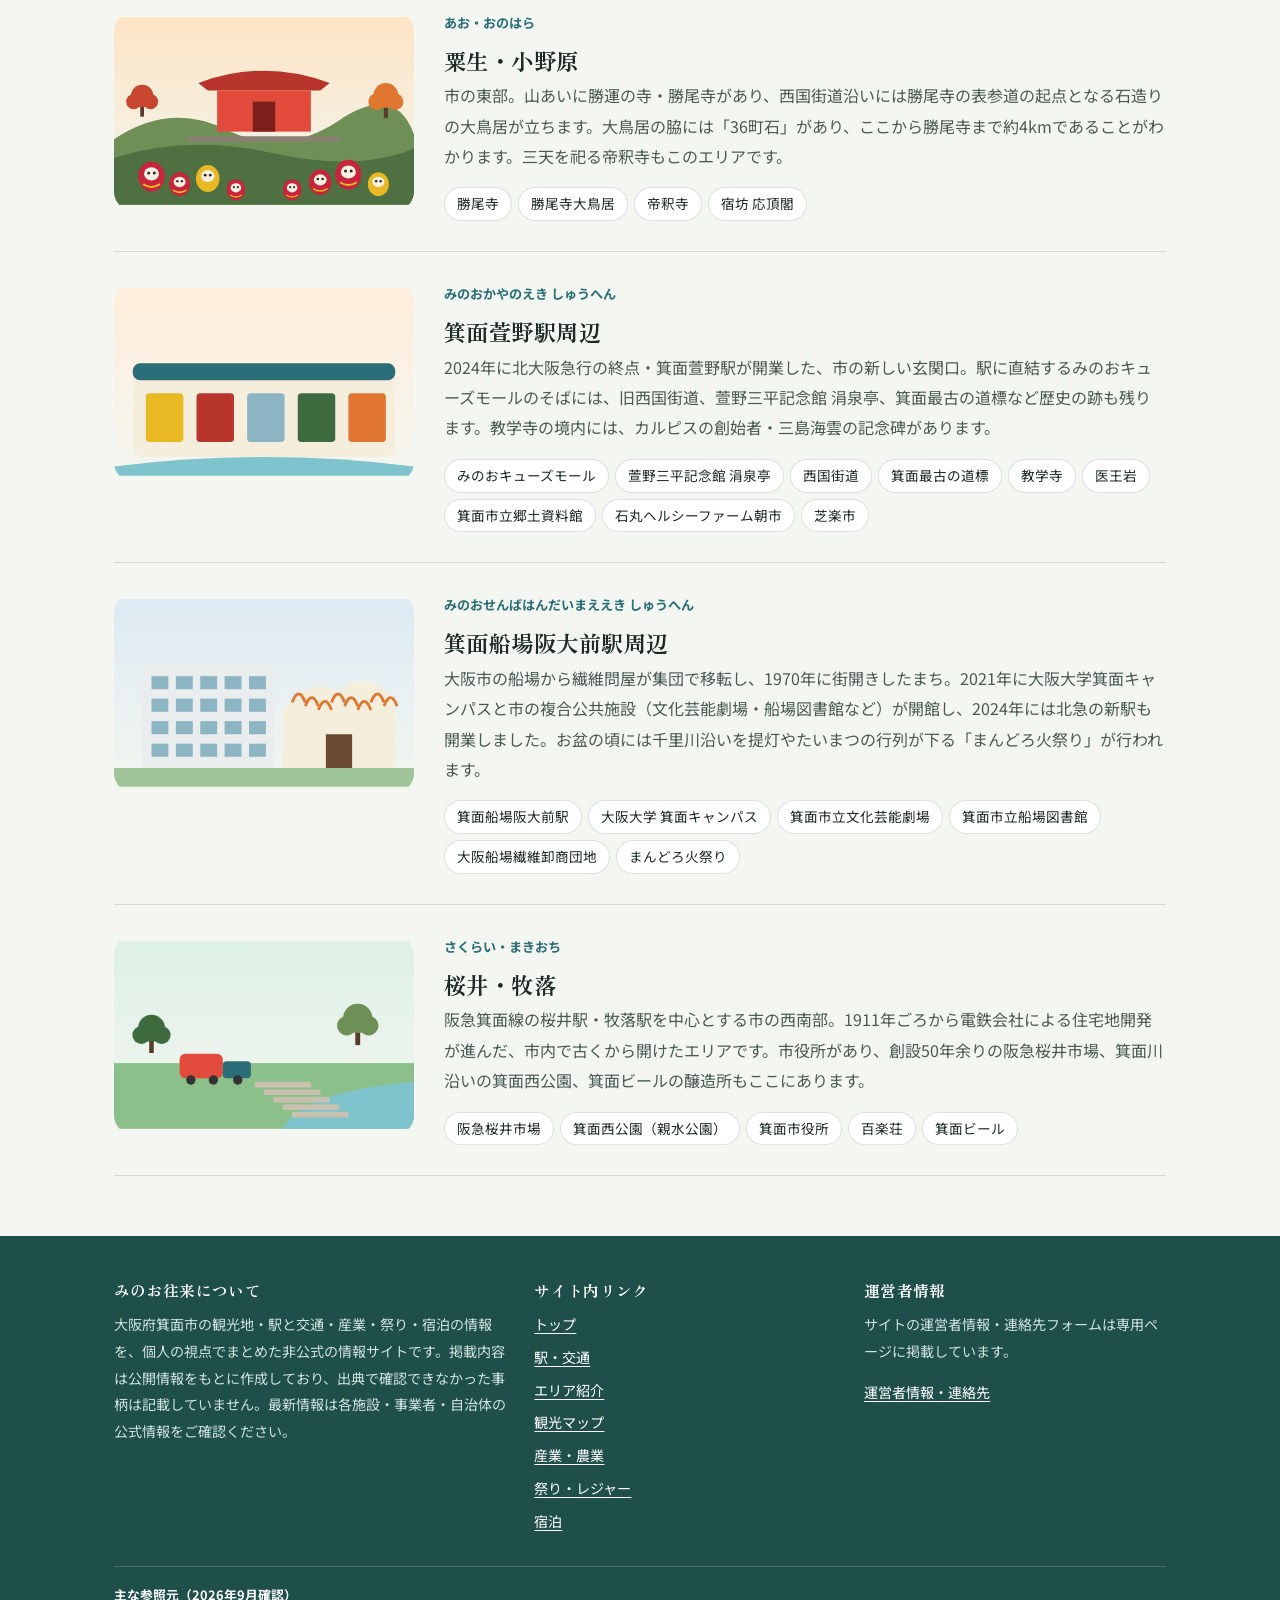
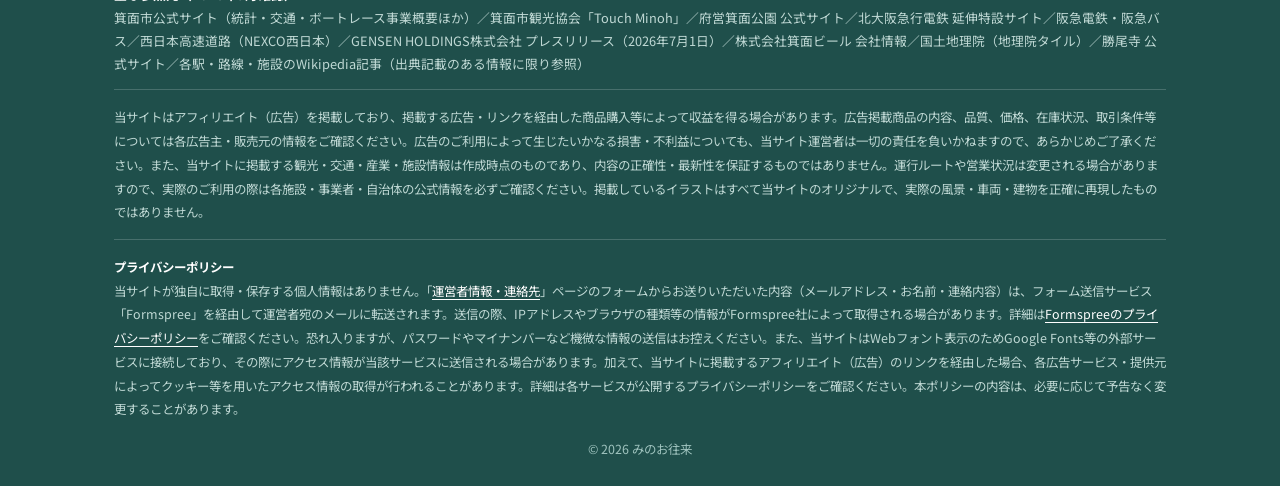
==== commit a56df470: "Add files via upload" ====
--- a/areas.html
+++ b/areas.html
@@ -103,11 +103,11 @@
       </div>
     </div>
     <!-- ふるさと納税広告枠 -->
-    <div class="furusato-block">
+    <div class="furusato-block" hidden>
       <span class="furusato-label">ふるさと納税で箕面のまちを応援する</span>
       <div class="furusato-grid">
         <!-- ふるさと納税アフィリエイト広告3 ここに挿入 -->
-        <div class="furusato-slot"><span class="slot-title">返礼品広告枠 3</span><span>【楽天アフィリエイト掲載予定】</span></div>
+        <div class="furusato-slot" data-ad-slot="furusato3" hidden><span class="ad-label">広告</span><div class="ad-body"></div></div>
       </div>
     </div>
   </div>
@@ -159,5 +159,6 @@
   if (el) { el.textContent = '\u00A9 ' + yearText + ' みのお往来'; }
 })();
 </script>
+<script src="ads.js" defer></script>
 </body>
 </html>
--- a/style.css
+++ b/style.css
@@ -270,3 +270,10 @@
 .sp-info{grid-column:1;font-size:.83rem;color:var(--ink-sub);line-height:1.6;}
 .sp-link{grid-column:2;grid-row:1 / span 2;align-self:center;font-size:.8rem;font-weight:700;white-space:nowrap;background:var(--paper-mist);border-radius:999px;padding:5px 12px;text-decoration:none;color:var(--taki);}
 .sp-link:hover{background:var(--taki);color:#fff;}
+
+/* ---------- 広告表示（ads.js 用） ---------- */
+[hidden]{display:none !important;}
+.ad-body{text-align:center;width:100%;}
+.ad-body img{max-width:100%;height:auto;}
+.ad-slot[data-rendered]{border-style:solid;}
+.furusato-slot .ad-label{font-size:.72rem;letter-spacing:.05em;color:var(--ink-sub);margin-bottom:6px;}
